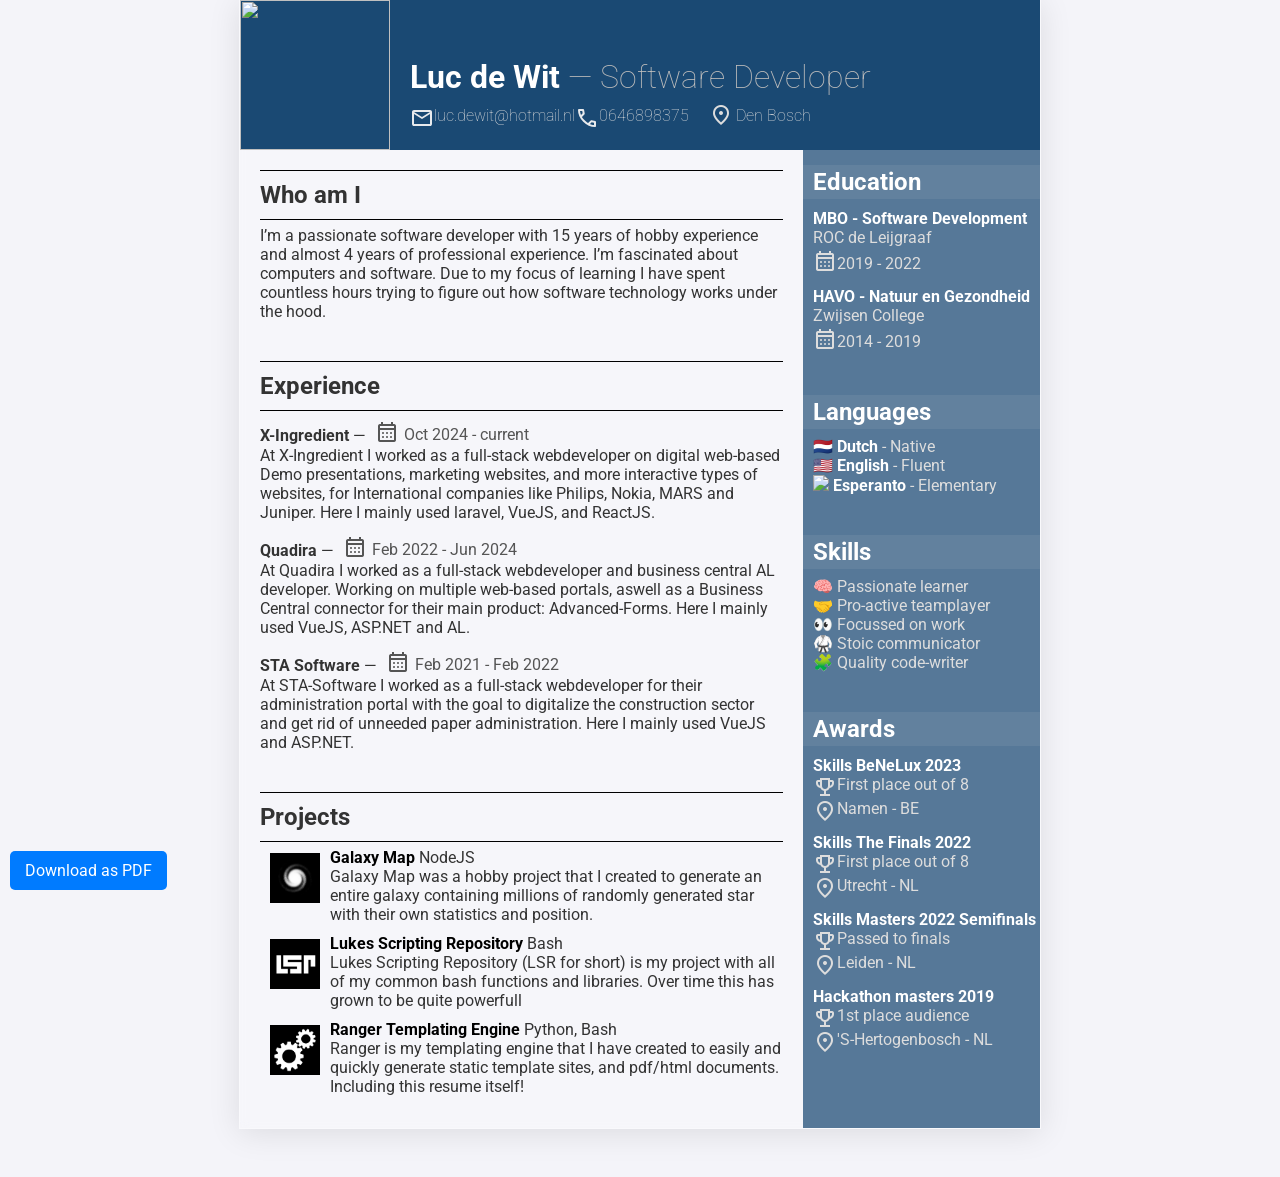
==== docs/index.html @ 124587af "Changed output location" ====
<!DOCTYPE html>

<html lang="en">
<head>
<meta charset="utf-8"/>
<meta content="width=device-width, initial-scale=1.0" name="viewport"/>
<title>Luc de Wit</title>
<link href="https://fonts.googleapis.com/css2?family=Roboto:wght@400;500;700&amp;display=swap" rel="stylesheet"/>
<script src="https://cdnjs.cloudflare.com/ajax/libs/jquery/3.2.1/jquery.min.js"> </script>
<script src="https://cdnjs.cloudflare.com/ajax/libs/jspdf/2.5.1/jspdf.umd.min.js"></script>
<script src="https://cdnjs.cloudflare.com/ajax/libs/html2canvas/1.4.1/html2canvas.min.js"></script>
<link href="https://fonts.googleapis.com/css2?family=Material+Symbols+Outlined:opsz,wght,FILL,GRAD@20..48,100..700,0..1,-50..200" rel="stylesheet">
<style>
        body {
            font-family: 'Roboto', sans-serif;
            margin: 0;
            padding: 0;
            background-color: #f4f4f9;
            color: #333;
        }

        ul {
            margin: 0;
            padding: 0;
            list-style: none;
        }

        .container-wrapper {
            display: flex;
            justify-content: center;
            align-items: center;
            height: max(100vh, calc(800px * 1.41));
        }

        .material-symbols-outlined {
            font-variation-settings:
            'FILL' 0,
            'wght' 400,
            'GRAD' 0,
            'opsz' 24;
        }

        #resume-wrapper {
            width: 800px;
            height: calc(800px * 1.41);
            overflow: hidden;
            background: gray;
            background: rgba(255, 255, 255, 0.2);
            box-shadow: 0 4px 30px rgba(0, 0, 0, 0.1);
            backdrop-filter: blur(5px);
            -webkit-backdrop-filter: blur(5px);
            border: 1px solid rgba(255, 255, 255, 0.3);
        }

        #resume {
            width: 800px;
            height: calc(800px * 1.41);
        }

        @media (max-width: 900px) {
            #resume-wrapper {
                zoom: 80%;
                margin-top: -290px;
            }
        }

        @media (max-width: 700px) {
            #resume-wrapper {
                zoom: 70%;
                margin-top: -478px;
            }
        }

        @media (max-width: 590px) {
            #resume-wrapper {
                zoom: 60%;
                margin-top: -775px;
            }
        }

        @media (max-width: 480px) {
            #resume-wrapper {
                zoom: 50%;
                margin-top: -1130px;
            }
        }

        @media (max-width: 410px) {
            #resume-wrapper {
                zoom: 35%;
                margin-top: -2152px;
            }
        }

        /* Header section */
        header {
            text-align: left;
            background: rgb(26, 73, 115);
            display: flex;
            justify-content: left;
            font-weight: lighter;
            align-items: flex-end;
        }
        
        header .material-symbols-outlined {
            line-height: 18px;
            padding-left: 20px;
            padding-right: 3px;
        }

        header #profile-image {
            width: 150px;
            height: 150px;
            object-fit: cover;
        }

        header #profile-header {
            padding: 20px;
            color: #bbb;
        }
        
        header #profile-header #name {
            color: #fff;
            font-weight: bold;
        }

        header #profile-header #job {
            font-weight: lighter;
        }

        header #profile-header #info {
            display: flex;
            margin-top: 10px;
            margin-left: -20px;
            color: #ddd;
        }

        header h1 {
            font-weight: lighter;
            margin-bottom: 0px;
        }

        /* Main section */
        main {
            display: flex;
            position: relative;
            height: calc(800px * 1.41 - 150px);
        }

        main #left {
            width: 550px;
            height: 100%;
            padding: 20px;
        }

        main h2 {
            margin-bottom: -10px;
            border-top: 1px solid black;
            border-bottom: 1px solid black;
            padding: 10px 0;
            margin-top: 40px;
        }

        main #my-experiences .experience {
            margin-bottom: 10px;
        }

        main #my-experiences .experience #company {
            font-weight: bold;
        }

        main #my-experiences .experience #timeline {
            color: #555;
            display: inline-flex;
            align-items: center;
            position: relative;
            top: 3px;
        }

        main #my-experiences .experience #timeline .material-symbols-outlined {
            padding: 0 5px;
            padding-bottom: 5px;
        }

        main #my-projects .project {
            display: flex;
            justify-content: left;
            margin-top: 10px;
        }

        main #my-projects .project img {
            background: red;
            width: 50px;
            height: 50px;
            flex-shrink: 0;
            margin: 5px 10px;
            object-fit: cover;
        }

        main #my-projects .project #name {
            font-weight: bold;
            color: black;
        }

        main #my-projects .project #tech {
            color: #333;
        }

        main #side {
            background: rgb(86, 120, 152);
            width: 250px;
            height: 100%;
            color: #ddd;
        }

        main #side h2 {
            padding: 3px 10px;
            border: none;
            background: rgba(80%, 80%, 80%, 0.1);
            color: white;
            margin-left: -10px;
            margin-bottom: 8px;
        }

        main #side .section {
            padding-left: 10px;
        }

        main #side .section#education li #education {
            color: white;
            font-weight: bold;
        }

        main #side .section#education li #timeline {
            display: flex;
            align-items: center;
            margin-top: 2px;
        }

        main #side .section#education li #timeline .material-symbols-outlined {
            padding-bottom: 4px;
        }

        main #side .section#education li {
            margin-top: 10px;
        }

        main #side .section#languages #language {
            font-weight: bold;
            color: white;
        }

        main #side .section#awards #competition {
            font-weight: bold;
            color: white;
        }

        main #side .section#awards li {
            margin-top: 10px;
        }

        main #side .section#awards #award,main #side .section#awards #location {
            display: flex;
            align-content: center;
        }
        
        .btn-download {
            display: inline-block;
            padding: 10px 15px;
            background: #007bff;
            color: white;
            border: none;
            border-radius: 5px;
            text-decoration: none;
            text-align: center;
            cursor: pointer;
            margin-top: 10px;
            position: sticky;
            bottom: 10px;
            left: 10px;
        }
        
        .btn-download:hover {
            background: #0056b3;
        }
    </style>
</link></head>
<body>
<div class="container-wrapper">
<div id="resume-wrapper">
<div class="container" id="resume">
<header>
<img alt="" id="profile-image" src="https://avatars.githubusercontent.com/u/37410843"/>
<div id="profile-header">
<h1><span id="name">Luc de Wit</span> — <span id="job">Software Developer</span></h1>
<div id="info">
<svg fill="#e8eaed" height="24px" style="margin-left: 20px;" viewbox="0 -960 960 960" width="24px" xmlns="http://www.w3.org/2000/svg"><path d="M160-160q-33 0-56.5-23.5T80-240v-480q0-33 23.5-56.5T160-800h640q33 0 56.5 23.5T880-720v480q0 33-23.5 56.5T800-160H160Zm320-280L160-640v400h640v-400L480-440Zm0-80 320-200H160l320 200ZM160-640v-80 480-400Z"></path></svg>
<span>luc.dewit@hotmail.nl</span>
<svg fill="#e8eaed" height="24px" viewbox="0 -960 960 960" width="24px" xmlns="http://www.w3.org/2000/svg"><path d="M798-120q-125 0-247-54.5T329-329Q229-429 174.5-551T120-798q0-18 12-30t30-12h162q14 0 25 9.5t13 22.5l26 140q2 16-1 27t-11 19l-97 98q20 37 47.5 71.5T387-386q31 31 65 57.5t72 48.5l94-94q9-9 23.5-13.5T670-390l138 28q14 4 23 14.5t9 23.5v162q0 18-12 30t-30 12ZM241-600l66-66-17-94h-89q5 41 14 81t26 79Zm358 358q39 17 79.5 27t81.5 13v-88l-94-19-67 67ZM241-600Zm358 358Z"></path></svg>
<span>0646898375</span>
<span class="material-symbols-outlined">location_on</span>
<span>Den Bosch</span>
</div>
</div>
</header>
<main>
<section id="left">
<div id="my-introduction">
<h2 style="margin-top: 0;">Who am I</h2>
<p>I’m a passionate software developer with 15 years of hobby experience and almost 4 years of professional experience. I’m fascinated about computers and software. Due to my focus of learning I have spent countless hours trying to figure out how software technology works under the hood.</p>
</div>
<div id="my-experiences">
<h2>Experience</h2>
<p>
<div class="experience">
<span id="company">X-Ingredient</span> —
                                    <span id="timeline">
<span class="material-symbols-outlined">calendar_month</span>
                                        Oct 2024 - current
                                    </span>
<div id="job-description">
                                        At X-Ingredient I worked as a full-stack webdeveloper on digital web-based Demo presentations, marketing websites, and more interactive types of websites, for International companies like Philips, Nokia, MARS and Juniper. Here I mainly used laravel, VueJS, and ReactJS.
                                    </div>
</div><div class="experience">
<span id="company">Quadira</span> —
                                    <span id="timeline">
<span class="material-symbols-outlined">calendar_month</span>
                                        Feb 2022 - Jun 2024
                                    </span>
<div id="job-description">
                                        At Quadira I worked as a full-stack webdeveloper and business central AL developer. Working on multiple web-based portals, aswell as a Business Central connector for their main product: Advanced-Forms. Here I mainly used VueJS, ASP.NET and AL.
                                    </div>
</div><div class="experience">
<span id="company">STA Software</span> —
                                    <span id="timeline">
<span class="material-symbols-outlined">calendar_month</span>
                                        Feb 2021 - Feb 2022
                                    </span>
<div id="job-description">
                                        At STA-Software I worked as a full-stack webdeveloper for their administration portal with the goal to digitalize the construction sector and get rid of unneeded paper administration. Here I mainly used VueJS and ASP.NET.
                                    </div>
</div>
</p>
</div>
<div id="my-projects">
<h2>Projects</h2>
<p>
<div class="project">
<img src="assets/galaxy_map.png"/>
<div id="project-info">
<span id="name">Galaxy Map</span>
<span id="tech">NodeJS</span>
<div id="description">Galaxy Map was a hobby project that I created to generate an entire galaxy containing millions of randomly generated star with their own statistics and position.</div>
</div>
</div><div class="project">
<img src="assets/lsr.png"/>
<div id="project-info">
<span id="name">Lukes Scripting Repository</span>
<span id="tech">Bash</span>
<div id="description">Lukes Scripting Repository (LSR for short) is my project with all of my common bash functions and libraries. Over time this has grown to be quite powerfull</div>
</div>
</div><div class="project">
<img src="assets/ranger.png"/>
<div id="project-info">
<span id="name">Ranger Templating Engine</span>
<span id="tech">Python, Bash</span>
<div id="description">Ranger is my templating engine that I have created to easily and quickly generate static template sites, and pdf/html documents. Including this resume itself!</div>
</div>
</div>
</p>
</div>
</section>
<section id="side">
<div class="section" id="education">
<h2 style="margin-top: 15px;">Education</h2>
<ul>
<li>
<div id="education">
                                        MBO - Software Development
                                    </div>
<div id="location">
                                        ROC de Leijgraaf
                                    </div>
<div id="timeline">
<span class="material-symbols-outlined">calendar_month</span>
                                        2019 - 2022
                                    </div>
</li><li>
<div id="education">
                                        HAVO - Natuur en Gezondheid
                                    </div>
<div id="location">
                                        Zwijsen College
                                    </div>
<div id="timeline">
<span class="material-symbols-outlined">calendar_month</span>
                                        2014 - 2019
                                    </div>
</li>
</ul>
</div>
<div class="section" id="languages">
<h2>Languages</h2>
<div>
<span id="language">🇳🇱 Dutch</span> - 
                                <span id="level">Native</span>
</div><div>
<span id="language">🇺🇸 English</span> - 
                                <span id="level">Fluent</span>
</div><div>
<span id="language"><img src="https://external-content.duckduckgo.com/iu/?u=http%3A%2F%2F1.bp.blogspot.com%2F_Kuq1cRCKbbg%2FTQ9QdPzH6hI%2FAAAAAAAAAbU%2FCNfhTXCNk-U%2Fs1600%2Fesperanto.png&amp;f=1&amp;nofb=1&amp;ipt=ec7133e9d12cce7565b2b3fd7e8f9652580080af20418fc1e426d8971d038453&amp;ipo=images" style="width: 16px;"/> Esperanto</span> - 
                                <span id="level">Elementary</span>
</div>
</div>
<div class="section" id="skills">
<h2>Skills</h2>
<div>
<span id="icon">🧠</span>
<span id="skill">Passionate learner</span>
</div><div>
<span id="icon">🤝</span>
<span id="skill">Pro-active teamplayer</span>
</div><div>
<span id="icon">👀</span>
<span id="skill">Focussed on work</span>
</div><div>
<span id="icon">🥋</span>
<span id="skill">Stoic communicator</span>
</div><div>
<span id="icon">🧩</span>
<span id="skill">Quality code-writer</span>
</div>
</div>
<div class="section" id="awards">
<h2>Awards</h2>
<ul>
<li>
<div id="competition">
                                        Skills BeNeLux 2023
                                    </div>
<div id="award">
<span class="material-symbols-outlined">trophy</span>
                                        First place out of 8
                                    </div>
<div id="location">
<span class="material-symbols-outlined">location_on</span>
                                        Namen - BE
                                    </div>
</li><li>
<div id="competition">
                                        Skills The Finals 2022
                                    </div>
<div id="award">
<span class="material-symbols-outlined">trophy</span>
                                        First place out of 8
                                    </div>
<div id="location">
<span class="material-symbols-outlined">location_on</span>
                                        Utrecht - NL
                                    </div>
</li><li>
<div id="competition">
                                        Skills Masters 2022 Semifinals
                                    </div>
<div id="award">
<span class="material-symbols-outlined">trophy</span>
                                        Passed to finals
                                    </div>
<div id="location">
<span class="material-symbols-outlined">location_on</span>
                                        Leiden - NL
                                    </div>
</li><li>
<div id="competition">
                                        Hackathon masters 2019
                                    </div>
<div id="award">
<span class="material-symbols-outlined">trophy</span>
                                        1st place audience
                                    </div>
<div id="location">
<span class="material-symbols-outlined">location_on</span>
                                        'S-Hertogenbosch - NL
                                    </div>
</li>
</ul>
</div>
</section>
</main>
</div>
</div>
</div>
<a class="btn-download" onclick="downloadPDF()">Download as PDF</a>
<script>
        async function downloadPDF() {
            const { jsPDF } = window.jspdf;
            
            const doc = new jsPDF('portrait', 'pt');
            console.log(doc)
            let content = document.querySelector('#resume');
            
            const resume = document.getElementById("resume");

            doc.html(content, {
                callback: function (doc) {
                    doc.save('resume.pdf');
                },
                html2canvas: {
                    dpi: 300,
                    scale: 0.7439, // 0.7438 - 0.7440
                    width: 800,
                    height: 800 * 1.41,
                    renderText: true,
                    allowTaint: true,
                },
                x: 0,
                y: 0,
                zoom: 700
            });
        }
    </script>
</body>
</html>
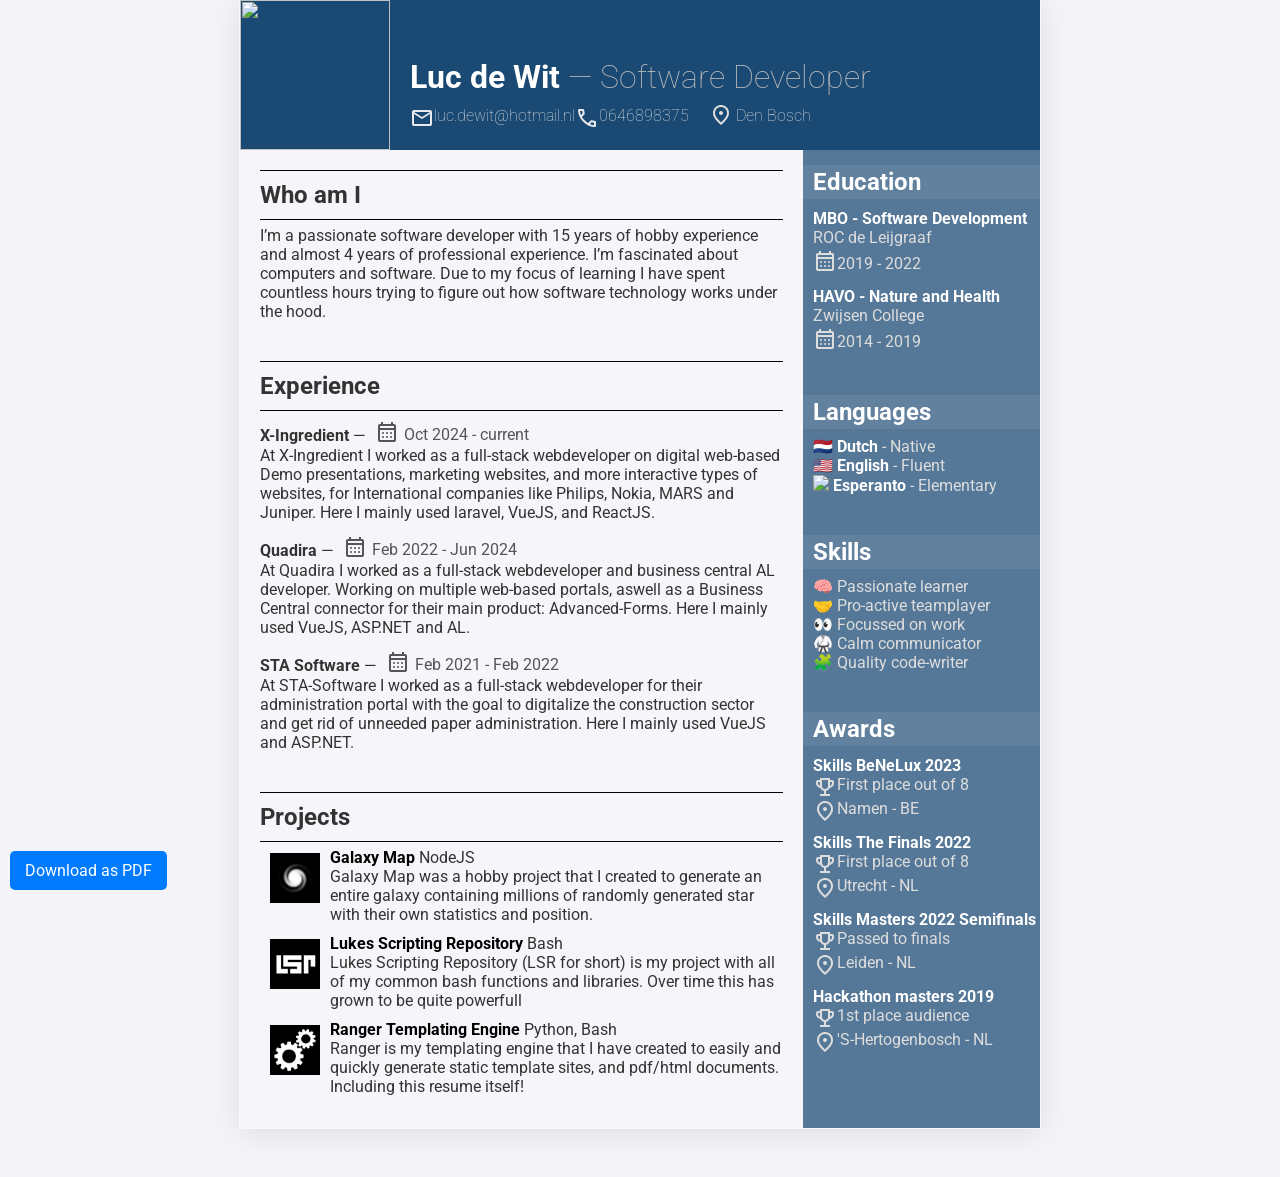
==== commit a003185b: "Finished dutch and esperanto translation" ====
--- a/docs/index.html
+++ b/docs/index.html
@@ -387,7 +387,7 @@
                                     </div>
 </li><li>
 <div id="education">
-                                        HAVO - Natuur en Gezondheid
+                                        HAVO - Nature and Health
                                     </div>
 <div id="location">
                                         Zwijsen College
@@ -425,7 +425,7 @@
 <span id="skill">Focussed on work</span>
 </div><div>
 <span id="icon">🥋</span>
-<span id="skill">Stoic communicator</span>
+<span id="skill">Calm communicator</span>
 </div><div>
 <span id="icon">🧩</span>
 <span id="skill">Quality code-writer</span>
